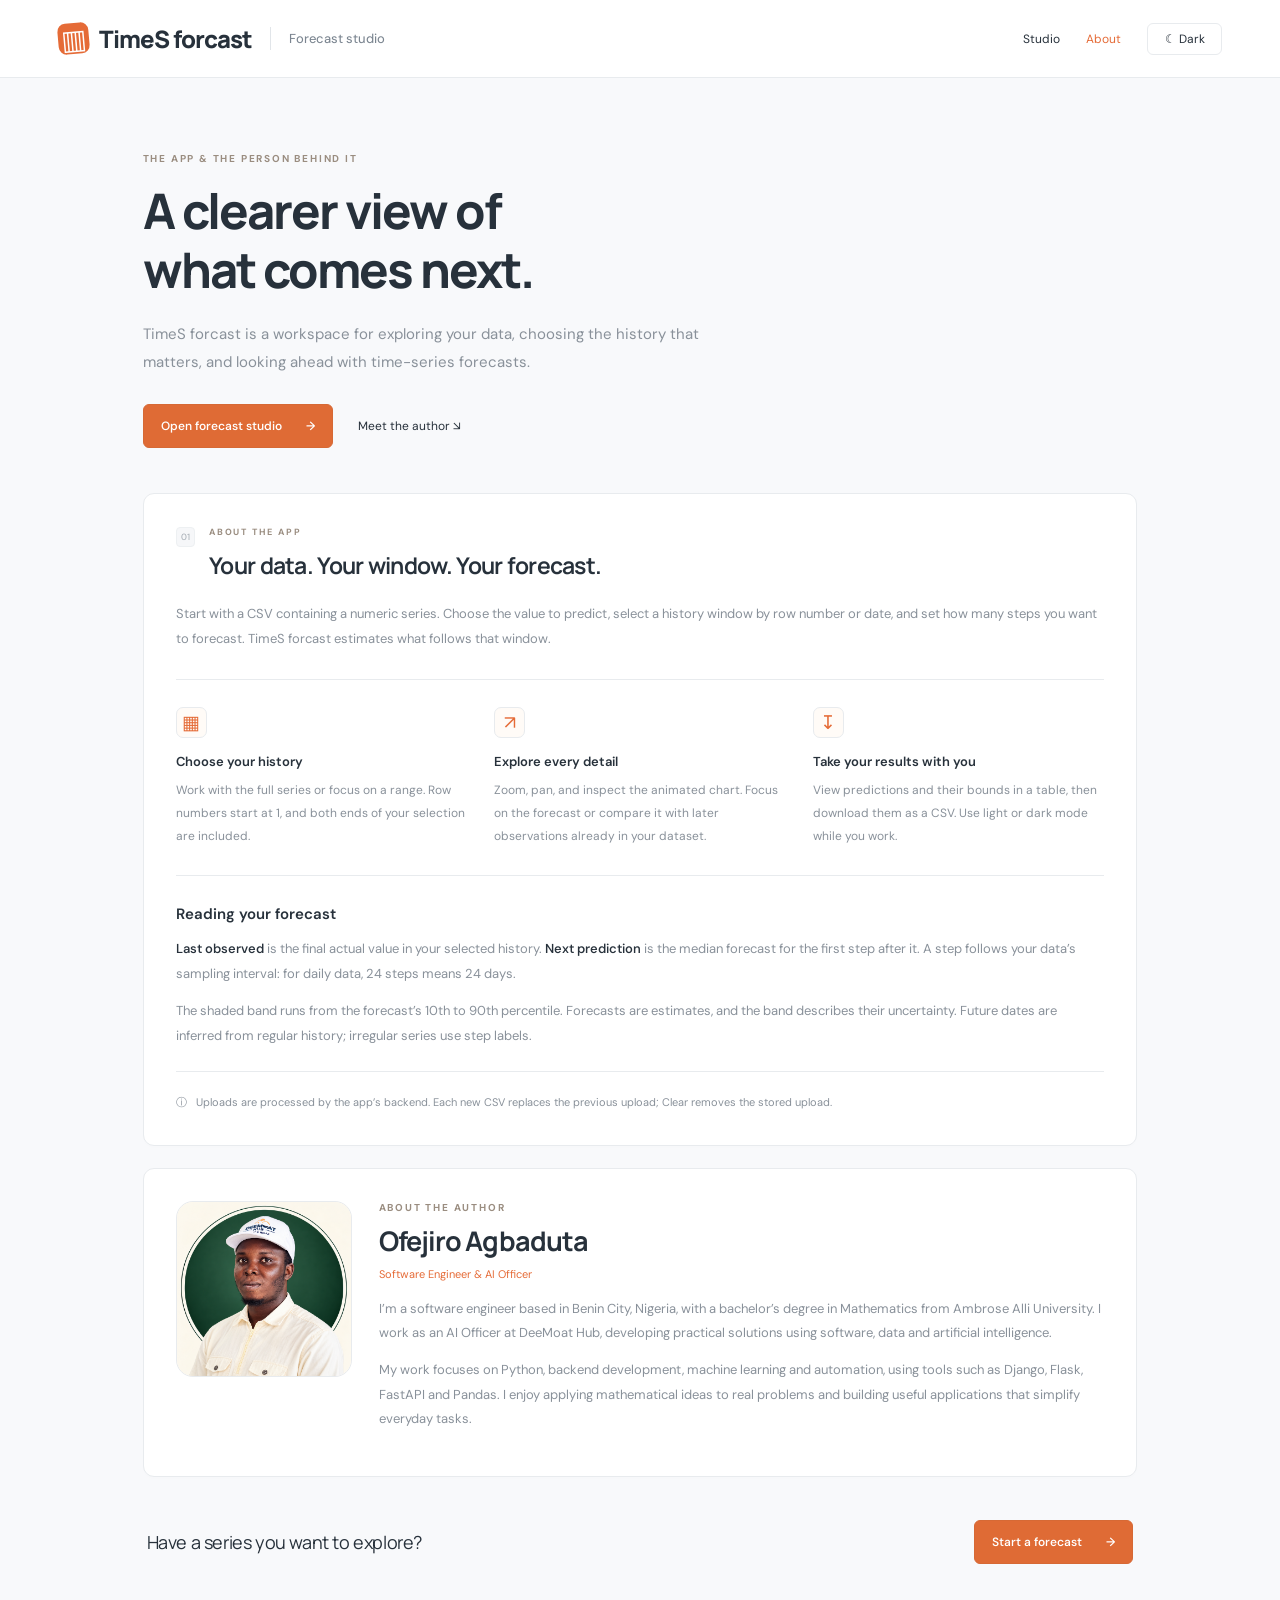
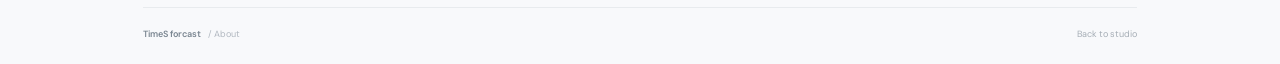
==== static/about.html @ 3ca25cf3 "working version" ====
<!doctype html>
<html lang="en">
<head>
  <meta charset="utf-8">
  <meta name="viewport" content="width=device-width, initial-scale=1">
  <meta name="theme-color" content="#f8f9fb">
  <meta name="description" content="Meet the creator of TimeS forcast and learn how the app helps you explore and forecast time-series data.">
  <title>About · TimeS forcast</title>
  <script src="/static/theme.js?v=times-forcast"></script>
  <link rel="stylesheet" href="/static/styles.css?v=times-forcast">
  <script src="/static/about.js?v=times-forcast" defer></script>
</head>
<body>
  <header class="topbar">
    <a class="brand" href="/" aria-label="TimeS forcast home"><span class="brand-icon" aria-hidden="true">▥</span> TimeS forcast<span class="brand-divider"></span><span class="brand-subtitle">Forecast studio</span></a>
    <nav class="topbar-right" aria-label="Main navigation"><a href="/" class="header-link">Studio</a><a href="/static/about.html" class="header-link" aria-current="page">About</a><button id="theme-toggle" type="button" class="theme-toggle" aria-label="Switch to dark mode" aria-pressed="false">☾ Dark</button></nav>
  </header>

  <main class="about-main">
    <section class="about-intro" aria-labelledby="about-title">
      <div class="eyebrow">THE APP &amp; THE PERSON BEHIND IT</div>
      <h1 id="about-title">A clearer view of<br>what comes next.</h1>
      <p>TimeS forcast is a workspace for exploring your data, choosing the history that matters, and looking ahead with time-series forecasts.</p>
      <div class="about-actions"><a class="about-primary-link" href="/">Open forecast studio <span aria-hidden="true">→</span></a><a class="header-link" href="#author">Meet the author <span aria-hidden="true">↘</span></a></div>
    </section>

    <section id="app" class="panel about-app" aria-labelledby="app-title">
      <div class="about-section-title"><span class="step">01</span><div><div class="eyebrow">ABOUT THE APP</div><h2 id="app-title">Your data. Your window. Your forecast.</h2></div></div>
      <p>Start with a CSV containing a numeric series. Choose the value to predict, select a history window by row number or date, and set how many steps you want to forecast. TimeS forcast estimates what follows that window.</p>
      <div class="about-features">
        <article><span class="about-feature-icon" aria-hidden="true">▦</span><h3>Choose your history</h3><p>Work with the full series or focus on a range. Row numbers start at 1, and both ends of your selection are included.</p></article>
        <article><span class="about-feature-icon" aria-hidden="true">↗</span><h3>Explore every detail</h3><p>Zoom, pan, and inspect the animated chart. Focus on the forecast or compare it with later observations already in your dataset.</p></article>
        <article><span class="about-feature-icon" aria-hidden="true">↧</span><h3>Take your results with you</h3><p>View predictions and their bounds in a table, then download them as a CSV. Use light or dark mode while you work.</p></article>
      </div>
      <div class="about-reading"><h3>Reading your forecast</h3><p><strong>Last observed</strong> is the final actual value in your selected history. <strong>Next prediction</strong> is the median forecast for the first step after it. A step follows your data’s sampling interval: for daily data, 24 steps means 24 days.</p><p>The shaded band runs from the forecast’s 10th to 90th percentile. Forecasts are estimates, and the band describes their uncertainty. Future dates are inferred from regular history; irregular series use step labels.</p></div>
      <p class="about-data-note"><span aria-hidden="true">ⓘ</span> Uploads are processed by the app’s backend. Each new CSV replaces the previous upload; Clear removes the stored upload.</p>
    </section>

    <section id="author" class="panel about-author" aria-labelledby="author-title">
      <img class="author-photo" src="/static/author.png" alt="Ofejiro Agbaduta, creator of TimeS forcast" width="176" height="176" loading="lazy" decoding="async">
      <div class="author-copy">
        <div class="eyebrow">ABOUT THE AUTHOR</div>
        <h2 id="author-title">Ofejiro Agbaduta</h2>
        <span class="author-role">Software Engineer &amp; AI Officer</span>
        <p>I’m a software engineer based in Benin City, Nigeria, with a bachelor’s degree in Mathematics from Ambrose Alli University. I work as an AI Officer at DeeMoat Hub, developing practical solutions using software, data and artificial intelligence.</p>
        <p>My work focuses on Python, backend development, machine learning and automation, using tools such as Django, Flask, FastAPI and Pandas. I enjoy applying mathematical ideas to real problems and building useful applications that simplify everyday tasks.</p>
      </div>
    </section>

    <div class="about-bottom"><p>Have a series you want to explore?</p><a class="about-primary-link" href="/">Start a forecast <span aria-hidden="true">→</span></a></div>
    <footer class="page-footer"><span>TimeS forcast <span class="muted">/ About</span></span><span><a href="/">Back to studio</a></span></footer>
  </main>
</body>
</html>
---- static/styles.css ----
@import url('https://fonts.googleapis.com/css2?family=DM+Sans:wght@400;450;500;550;600;650;700&family=Manrope:wght@400;500;600;650;700;750;800&display=swap');

:root{font-family:'DM Sans',sans-serif;color:#27313b;background:#f8f9fb;font-synthesis:none;--orange:#e56b37;--border:#e8ebee;--muted:#89919a;--ink:#27313b}
*{box-sizing:border-box}body{margin:0}button,input,select{font:inherit}button,a,input,select{-webkit-tap-highlight-color:transparent}button{cursor:pointer}button:disabled{cursor:not-allowed;opacity:.4}button:focus-visible,a:focus-visible,input:focus-visible,select:focus-visible,canvas:focus-visible{outline:3px solid #e56b3766;outline-offset:3px}button{transition:background .18s,transform .18s}button:active:not(:disabled){transform:translateY(1px)}[hidden]{display:none!important}.topbar{height:78px;border-bottom:1px solid var(--border);background:#fff;display:flex;align-items:center;justify-content:space-between;padding:0 4.5%}.brand{font-family:Manrope,sans-serif;display:flex;align-items:center;gap:10px;font-size:24px;font-weight:800;letter-spacing:-1px;text-decoration:none;color:var(--ink)}.brand-icon{background:var(--orange);color:white;width:31px;height:31px;display:grid;place-items:center;border-radius:8px;font-size:27px;line-height:1;transform:rotate(-5deg)}.brand-divider{height:23px;width:1px;background:#e1e5e9;margin:0 8px}.brand-subtitle{font-family:'DM Sans',sans-serif;font-size:13px;letter-spacing:0;color:#7b8590;font-weight:450}.topbar-right{display:flex;align-items:center;gap:26px}.status-dot{display:inline-block;width:6px;height:6px;border-radius:50%;background:#52a78a;flex-shrink:0}.status-dot.neutral{background:#b3bac2}.api-link{font-size:12px;color:#6b7580;text-decoration:none}.api-link:hover{color:var(--orange)}main{max-width:1510px;padding:42px 4.5% 0;margin:auto}.page-heading{display:flex;justify-content:space-between;align-items:center;margin-bottom:32px}.eyebrow{font-size:10px;letter-spacing:1.8px;font-weight:700;color:#9a8d80}.page-heading h1{font-family:Manrope,sans-serif;font-size:35px;line-height:1.4;letter-spacing:-1.5px;font-weight:750;margin:6px 0}.page-heading p{margin:5px 0 0;font-size:13px;color:#808994}.workspace-tag{font-size:11px;color:#929ba4;display:flex;align-items:center;gap:8px}.tiny-grid{font-size:18px}.workspace{display:grid;grid-template-columns:292px minmax(0,1fr);gap:24px;align-items:start}.controls{display:flex;flex-direction:column;gap:18px}.panel{background:white;border:1px solid var(--border);border-radius:11px;box-shadow:0 2px 3px #28354102}.section-heading{display:flex;justify-content:space-between;align-items:center;margin-bottom:20px}h2{font-size:13px;font-weight:650;letter-spacing:-.15px;margin:0}.section-heading h2{display:flex;align-items:center;gap:10px}.step{font-size:9px;color:#a3aab2;background:#f6f7f9;border:1px solid #edf0f2;border-radius:4px;padding:3px 4px;letter-spacing:.2px}.dataset-panel,.settings-panel{padding:20px}.text-button{border:0;background:none;padding:0;color:#8b949d;font-size:11px}.text-button:hover{color:var(--orange)}.drop-zone{border:1px dashed #d9dee4;display:flex;flex-direction:column;align-items:center;justify-content:center;padding:21px 10px 17px;border-radius:7px;cursor:pointer;background:#fcfcfd;transition:background .2s,border-color .2s;text-align:center;gap:5px;min-width:0}.drop-zone:hover,.drop-zone.dragover{border-color:var(--orange);background:#fff8f3}.drop-zone strong{font-size:11px;font-weight:550;max-width:210px;overflow:hidden;text-overflow:ellipsis;white-space:nowrap}.drop-zone>span{font-size:10px;color:#97a0aa}.drop-zone .upload-icon{font-size:25px;color:#8f99a4;display:grid;place-items:center;margin-bottom:6px;width:36px;height:36px;background:white;border:1px solid #e8ebef;border-radius:8px;box-shadow:0 2px 4px #27313b04}.drop-zone .file-format{font-size:9px;margin-top:7px;color:#b0b6bd}.visually-hidden{position:absolute;width:1px;height:1px;padding:0;overflow:hidden;clip:rect(0,0,0,0);white-space:nowrap;border:0}.drop-zone:has(+input:focus-visible){outline:3px solid #e56b3766}.dataset-summary{display:flex;align-items:center;justify-content:space-between;margin-top:12px;font-size:10px;color:#8b959e}.dataset-summary>span{display:flex;gap:5px;align-items:center}.dataset-summary strong{font-weight:500;color:#65707b}fieldset{padding:0;border:0;margin:0;min-width:0}fieldset:disabled{opacity:.55}label,.field-label{display:block;font-size:11px;font-weight:550;margin:18px 0 8px}.settings-panel fieldset>label:first-child{margin-top:0}.field-hint{font-weight:400;font-size:9px;color:#a3aab3;float:right}.label-row{display:flex;align-items:center;justify-content:space-between;margin-bottom:10px}.label-row .field-label{margin:0}input,select{width:100%;min-width:0;height:37px;padding:0 10px;background:#fff;border:1px solid #e2e6eb;border-radius:5px;font-size:11px;color:#4b5763}select{padding-right:22px}input:disabled,select:disabled{background:#f9fafb}input[type=date]{font-size:10px;padding:0 7px;color-scheme:light}.divider{height:1px;background:#f0f1f3;margin:22px 0 20px}.segmented{background:#f4f6f8;border:1px solid #eef0f3;border-radius:6px;display:flex;padding:3px;gap:3px}.segmented button{width:50%;padding:7px 3px;font-size:10px;color:#8c96a1;background:transparent;border:1px solid transparent;border-radius:4px}.segmented button.active{background:white;border-color:#e4e8ed;color:#4a5560;box-shadow:0 1px 3px #27313b08}.field-pair{display:grid;grid-template-columns:1fr 1fr;gap:10px}.field-pair label{font-size:10px;margin-top:14px;color:#7e8994}.helper{font-size:9px;line-height:1.65;color:#9ba4ad;margin:9px 0 19px}.horizon-input{position:relative}.horizon-input input{padding-right:48px}.horizon-input>span{font-size:10px;position:absolute;right:12px;top:12px;color:#a0a8b1;pointer-events:none}.presets{display:flex;gap:6px;margin-top:8px}.presets button{flex:1;border:1px solid #e8ebef;background:#fff;border-radius:4px;color:#9ba4ad;font-size:10px;padding:5px}.presets button.active{background:#fff6f0;color:#d66a39;border-color:#f4d7c8}.primary-button{margin-top:24px;width:100%;border:1px solid #da6531;background:var(--orange);color:white;display:flex;align-items:center;justify-content:center;gap:9px;border-radius:6px;padding:12px 6px;font-size:11px;font-weight:550;box-shadow:0 2px 4px #e56b371a}.primary-button:hover{background:#d75d29}.primary-button>span:last-child{margin-left:auto}.primary-button>span:first-child{font-size:18px;line-height:12px}.run-note{margin:9px -3px 0;text-align:center;font-size:9px;color:#a3abb4}.sidebar-note{display:flex;gap:9px;margin:0 9px;color:#a1a9b1}.sidebar-note>span{font-size:19px;margin-top:1px}.sidebar-note p{margin:0;font-size:10px;line-height:1.8;color:#7d8792}.sidebar-note p span{color:#a3aab3;font-size:9px}.results{min-width:0}.chart-heading{padding:24px 25px 0;display:flex;align-items:center;justify-content:space-between;gap:10px}.chart-heading .eyebrow{font-size:9px;letter-spacing:1.4px;color:#a1a8b0}.chart-heading h2{font-family:Manrope,sans-serif;font-size:18px;letter-spacing:-.6px;font-weight:700;margin:7px 0}.chart-heading p{color:#9aa3ac;font-size:10px;margin:0}.chart-tools{display:flex;gap:7px}.icon-button{width:31px;height:31px;border-radius:5px;background:white;border:1px solid #e8ebef;font-size:19px;color:#87929d;display:grid;place-items:center}.icon-button:hover{background:#f8f9fb}.chart-legend{display:flex;flex-wrap:wrap;align-items:center;gap:18px;padding:25px 25px 0;font-size:9px;color:#8d97a2}.chart-legend>span,.band-toggle{display:flex;align-items:center;gap:6px}.legend-line{width:16px;height:2px;display:inline-block}.legend-line.history{background:#546f83}.legend-line.forecast{background:var(--orange)}.legend-line.actual{height:0;border-top:2px dashed #70ac99}.band-toggle{margin:0 0 0 auto;font-size:9px;font-weight:400;color:#8d97a2;cursor:pointer}.band-toggle input{width:11px;height:11px;margin:0;accent-color:var(--orange)}.legend-band{width:12px;height:8px;background:#fce6d9;border-radius:2px}.chart-wrap{position:relative;height:335px;margin:12px 14px 0}canvas{width:100%;height:100%;display:block;touch-action:pan-y}.chart-empty{position:absolute;inset:0;display:flex;flex-direction:column;align-items:center;justify-content:center;pointer-events:none;background:linear-gradient(transparent,#ffffffbb 65%,transparent)}.chart-empty h3{font-family:Manrope,sans-serif;font-size:15px;font-weight:650;letter-spacing:-.4px;margin:22px 0 7px}.chart-empty p{font-size:11px;color:#a0a8b1;margin:0}.empty-graphic{display:flex;align-items:center;gap:5px;height:38px}.empty-graphic span{background:#e8ecef;border-radius:2px;width:5px;animation:breathe 3s infinite alternate}.empty-graphic span:nth-child(3n){background:#f0c3a9}.empty-graphic span:nth-child(1){height:14px}.empty-graphic span:nth-child(2){height:25px}.empty-graphic span:nth-child(3){height:20px}.empty-graphic span:nth-child(4){height:35px}.empty-graphic span:nth-child(5){height:27px}.empty-graphic span:nth-child(6){height:41px}.empty-graphic span:nth-child(7){height:32px}.empty-graphic span:nth-child(8){height:45px}.empty-graphic span:nth-child(9){height:37px}@keyframes breathe{to{opacity:.45;transform:scaleY(.8)}}.chart-footer{border-top:1px solid #f0f2f4;display:flex;align-items:center;justify-content:space-between;gap:12px;padding:13px 24px;font-size:9px;color:#9aa4ad}.chart-footer>span:last-child{display:flex;gap:5px;align-items:center}.stats{display:grid;grid-template-columns:repeat(3,1fr);gap:14px;margin:18px 0}.stat{padding:18px 20px;display:flex;flex-direction:column;gap:9px;min-width:0}.stat-label{font-size:9px;letter-spacing:.8px;color:#99a2ac;display:flex;justify-content:space-between;align-items:center;gap:5px}.stat-label>span{color:#bac1c9}.stat strong{font-family:Manrope,sans-serif;font-size:24px;font-weight:650;letter-spacing:-.8px;overflow:hidden;text-overflow:ellipsis;white-space:nowrap}.stat>span:last-child{font-size:9px;color:#a0a9b3}.mini-dot{width:5px;height:5px;border-radius:50%;background:#546f83}.mini-dot.orange{background:var(--orange)}#stat-next{color:var(--orange)}.table-heading{padding:22px 24px 18px;display:flex;justify-content:space-between;align-items:center}.table-heading h2{font-size:13px}.table-heading p{font-size:10px;color:#9aa3ad;margin:6px 0 0}.small-badge{font-size:9px;border:1px solid #eceff2;background:#fafbfc;padding:5px 8px;border-radius:4px;color:#909ba6}.table-scroll{max-height:251px;overflow:auto;border-radius:0 0 11px 11px}table{width:100%;border-collapse:collapse;text-align:right;white-space:nowrap}th{position:sticky;top:0;background:#fcfcfd;color:#9aa3ad;font-size:9px;font-weight:500;letter-spacing:.1px;padding:12px 20px;border-top:1px solid #f0f2f5;border-bottom:1px solid #f0f2f5}td{padding:12px 20px;font-size:11px;border-bottom:1px solid #f4f5f7;color:#7b8793;font-variant-numeric:tabular-nums}tr:last-child td{border-bottom:0}td:nth-child(2){color:var(--orange);font-weight:550}th:first-child,td:first-child{text-align:left;padding-left:24px}td.table-empty{text-align:center;white-space:normal;padding:31px 20px;color:#adb5be;font-size:10px}.footnote{display:flex;gap:7px;color:#a0a9b3;font-size:9px;line-height:1.7;margin:15px 6px}.footnote>span{color:#98a3ae}.page-footer{border-top:1px solid var(--border);margin-top:42px;padding:20px 0 24px;display:flex;justify-content:space-between;color:#a5adb5;font-size:9px}.page-footer>span:first-child{color:#798590;font-weight:600}.muted{color:#b1b8c0;font-weight:400;margin-left:5px}.notice{padding:12px 16px;font-size:12px;line-height:1.6;border:1px solid #f3d8c7;background:#fff8f2;color:#a45935;border-radius:7px;margin:0 0 20px}.notice.success{background:#f1faf5;color:#387960;border-color:#d7ebdf}.chart-tooltip{position:absolute;z-index:2;pointer-events:none;min-width:160px;max-width:230px;padding:11px 13px;border:1px solid #e5e9ee;border-radius:7px;background:#fffffff5;box-shadow:0 6px 24px #26394c12;font-size:10px;line-height:1.9;color:#8c96a1}.chart-tooltip strong{display:block;color:#4c5966;font-weight:600;font-size:11px;margin-bottom:2px}.chart-tooltip .tooltip-value{color:#d66a39}.chart-loading{position:absolute;inset:0;display:flex;flex-direction:column;align-items:center;justify-content:center;gap:12px;background:#ffffffdd;border-radius:6px;backdrop-filter:blur(3px);font-size:11px;color:#8c98a4}.chart-loading strong{font-size:13px;color:#52606d;font-weight:550}.spinner{display:inline-block;width:25px;height:25px;border:2px solid #f6e7dd;border-top-color:var(--orange);border-radius:50%;animation:spin .8s linear infinite}@keyframes spin{to{transform:rotate(360deg)}}
@media(min-width:1500px){main{padding-left:45px;padding-right:45px}.chart-wrap{height:370px}}@media(max-width:1050px){.workspace{grid-template-columns:260px minmax(0,1fr);gap:18px}.dataset-panel,.settings-panel{padding:17px}.stat{padding:16px 14px}.chart-legend{gap:12px;padding:20px 20px 0}.band-toggle{margin-left:0}.stat strong{font-size:21px}main{padding-top:30px}.workspace-tag{display:none}.chart-heading{padding:22px 20px 0}.chart-heading h2{font-size:16px}td,th{padding:12px 15px}.chart-wrap{height:325px}}@media(max-width:760px){.topbar{height:65px;padding:0 5%}.brand{font-size:21px}.brand-subtitle,.brand-divider,.api-link{display:none}.topbar-right{gap:10px}main{padding:26px 5% 0}.page-heading{margin-bottom:24px}.page-heading h1{font-size:30px}.page-heading p{font-size:12px;line-height:1.7;max-width:300px}.eyebrow{font-size:9px}.workspace{display:flex;flex-direction:column;gap:20px}.controls,.results{width:100%}.controls{display:grid;grid-template-columns:1fr 1.3fr;gap:14px;align-items:start}.dataset-panel,.settings-panel{padding:16px}.sidebar-note{grid-column:1/-1}.settings-panel .section-heading h2{font-size:11px}.section-heading{margin-bottom:16px}.drop-zone{padding:22px 6px}.drop-zone strong{max-width:140px;font-size:10px}.drop-zone>span{font-size:9px}.sidebar-note{display:none}.chart-wrap{height:300px;margin:10px 7px 0}.chart-heading{padding:20px 17px 0}.chart-heading h2{font-size:16px}.chart-legend{padding:20px 17px 0;gap:12px;font-size:8px}.band-toggle{font-size:8px}.stats{gap:9px;margin:14px 0}.stat{padding:14px 12px}.stat-label{font-size:8px;letter-spacing:.2px}.stat strong{font-size:21px}.stat>span:last-child{font-size:8px;line-height:1.6}.chart-footer{padding:12px 17px;font-size:8px}.table-heading{padding:18px}.page-footer{margin-top:28px;font-size:8px}.page-footer>span:last-child{max-width:150px;text-align:right;line-height:1.8}}@media(max-width:450px){.controls{display:flex}.dataset-panel,.settings-panel{width:100%;padding:18px}.drop-zone{min-height:130px}.drop-zone strong{max-width:250px}.settings-panel .section-heading h2{font-size:13px}.stats{gap:7px}.stat{padding:13px 9px}.stat strong{font-size:18px}.chart-heading h2{font-size:15px}.chart-heading .eyebrow{font-size:8px}.chart-heading p{max-width:210px;line-height:1.6}.chart-tools{gap:5px}.icon-button{width:28px;height:28px}.chart-wrap{height:280px}.band-toggle{width:100%}.chart-footer{flex-wrap:wrap}.table-heading h2{font-size:12px}.table-heading p{font-size:9px}.small-badge{font-size:8px}.page-footer{align-items:center}.page-footer .muted{display:none}}@media(prefers-reduced-motion:reduce){*,*::before,*::after{animation:none!important;transition:none!important;scroll-behavior:auto!important}}

.chart-navigation{display:flex;align-items:center;justify-content:space-between;gap:10px;padding:17px 25px 0}.navigation-buttons{display:flex;align-items:center;gap:5px}.navigation-buttons button{min-width:29px;height:28px;padding:0 7px;border:1px solid #e5e9ee;border-radius:5px;background:#fff;color:#74828f;font-size:16px;line-height:1}.navigation-buttons button:hover:not(:disabled){background:#fff5ed;border-color:#edc9b2;color:#c66d39}.navigation-buttons .navigation-label{font-size:10px;padding:0 10px}.navigation-divider{height:16px;width:1px;background:#e7ebef;margin:0 3px}#zoom-level{min-width:40px;text-align:center;font-size:10px;color:#8b97a2;font-variant-numeric:tabular-nums}.chart-position{display:flex;align-items:center;gap:12px;padding:0 25px;color:#99a3ae;font-size:9px}.chart-position input{height:22px;border:0;padding:0;accent-color:#df8551;cursor:ew-resize}.chart-position input:disabled{cursor:default;background:transparent}.chart-help{margin:5px 25px 13px;color:#929da8;font-size:9px;line-height:1.7}#chart{touch-action:none;cursor:crosshair;user-select:none}#chart[data-zoomed=true]{cursor:grab}#chart.dragging{cursor:grabbing}.chart-heading>div:first-child{min-width:0}.chart-heading h2{overflow-wrap:anywhere}@media(max-width:760px){.chart-navigation{padding:17px 17px 0;flex-wrap:wrap}.navigation-buttons{gap:4px}.navigation-buttons .navigation-label{font-size:9px;padding:0 7px}.chart-position{padding:0 17px;gap:8px}.chart-help{margin:5px 17px 12px;font-size:8px}.navigation-buttons button{min-width:27px}.chart-navigation #zoom-level{min-width:35px}}
.chart-position input{-webkit-appearance:none;appearance:none;background:transparent}.chart-position input::-webkit-slider-runnable-track{height:4px;border-radius:3px;background:#e7ebef}.chart-position input::-webkit-slider-thumb{-webkit-appearance:none;width:13px;height:13px;border-radius:50%;background:#df8551;border:2px solid white;box-shadow:0 0 0 1px #e4b190;margin-top:-4.5px}.chart-position input::-moz-range-track{height:4px;border-radius:3px;background:#e7ebef}.chart-position input::-moz-range-thumb{width:10px;height:10px;border-radius:50%;background:#df8551;border:2px solid white;box-shadow:0 0 0 1px #e4b190}.chart-position input:disabled{opacity:.5}

/* Theme colors also drive the canvas so it changes with the rest of the page. */
:root{color-scheme:light;--chart-grid:#eef1f4;--chart-tick:#a6aeb8;--chart-shade:#fffbf7;--chart-boundary:#edcdb7;--chart-label:#c29c80;--chart-band:#edab7630;--chart-history:#59798d;--chart-forecast:#e58a50;--chart-actual:#68a18e;--chart-hover:#b5bec8;--chart-outline:#fff}
.theme-toggle{display:flex;align-items:center;justify-content:center;gap:6px;min-width:75px;height:32px;border:1px solid var(--border);border-radius:6px;background:transparent;color:var(--ink);font-size:12px;white-space:nowrap}.theme-toggle:hover{background:#eef1f5}.legend-line.history,.mini-dot{background:var(--chart-history)}.legend-line.forecast{background:var(--chart-forecast)}.legend-line.actual{border-color:var(--chart-actual)}.legend-band{background:var(--chart-band)}
:root[data-theme=dark]{color-scheme:dark;color:#e0e7ef;background:#121820;--ink:#e0e7ef;--orange:#f39760;--border:#303b48;--muted:#a1afbd;--chart-grid:#303b48;--chart-tick:#a1afbd;--chart-shade:#24201e;--chart-boundary:#795541;--chart-label:#d4a084;--chart-band:#edab7630;--chart-history:#9bbfd8;--chart-forecast:#f5a16c;--chart-actual:#88cbb4;--chart-hover:#a2b2c2;--chart-outline:#1c2530}
[data-theme=dark] .topbar,[data-theme=dark] .panel{background:#1c2530}
[data-theme=dark] .brand-divider,[data-theme=dark] .divider,[data-theme=dark] .navigation-divider{background:#303b48}
[data-theme=dark] .step,[data-theme=dark] .small-badge{background:#222e3a;border-color:var(--border);color:#afbdcb}
[data-theme=dark] .drop-zone,[data-theme=dark] th{background:#18212b;border-color:var(--border)}
[data-theme=dark] .drop-zone:hover,[data-theme=dark] .drop-zone.dragover{background:#2d2723;border-color:var(--orange)}
[data-theme=dark] input,[data-theme=dark] select,[data-theme=dark] .drop-zone .upload-icon,[data-theme=dark] .presets button,[data-theme=dark] .icon-button,[data-theme=dark] .navigation-buttons button{background:#202c39;border-color:#3a4959;color:#ccd6e1}
[data-theme=dark] input[type=date]{color-scheme:dark}
[data-theme=dark] input:disabled,[data-theme=dark] select:disabled,[data-theme=dark] .segmented{background:#17212b;border-color:var(--border)}
[data-theme=dark] .segmented button.active{background:#324151;border-color:#45566a;color:#ecf0f6}
[data-theme=dark] .presets button.active,[data-theme=dark] .navigation-buttons button:hover:not(:disabled){background:#3b2b23;border-color:#8d5a3b;color:#ffc49b}
[data-theme=dark] .primary-button{background:#cf642f;border-color:#e57b43;color:#fff}
[data-theme=dark] .primary-button:hover{background:#df7039}
[data-theme=dark] .theme-toggle:hover,[data-theme=dark] .icon-button:hover{background:#303e4d}
[data-theme=dark] .brand-subtitle,[data-theme=dark] .api-link,[data-theme=dark] .eyebrow,[data-theme=dark] .page-heading p,[data-theme=dark] .workspace-tag,[data-theme=dark] .text-button,[data-theme=dark] .dataset-summary,[data-theme=dark] .dataset-summary strong,[data-theme=dark] .drop-zone>span,[data-theme=dark] .field-hint,[data-theme=dark] .field-pair label,[data-theme=dark] .helper,[data-theme=dark] .horizon-input>span,[data-theme=dark] .run-note,[data-theme=dark] .sidebar-note,[data-theme=dark] .sidebar-note p,[data-theme=dark] .sidebar-note p span,[data-theme=dark] .chart-heading p,[data-theme=dark] .chart-legend,[data-theme=dark] .band-toggle,[data-theme=dark] .chart-empty p,[data-theme=dark] .chart-footer,[data-theme=dark] .stat-label,[data-theme=dark] .stat>span:last-child,[data-theme=dark] .table-heading p,[data-theme=dark] th,[data-theme=dark] .footnote,[data-theme=dark] .page-footer,[data-theme=dark] .muted,[data-theme=dark] #zoom-level,[data-theme=dark] .chart-position,[data-theme=dark] .chart-help{color:#a1afbd}
[data-theme=dark] td{color:#c0ccda;border-color:#2b3643}
[data-theme=dark] td:nth-child(2){color:var(--orange)}
[data-theme=dark] .chart-footer,[data-theme=dark] th{border-color:var(--border)}
[data-theme=dark] .chart-empty{background:linear-gradient(transparent,#1c2530cc 65%,transparent)}
[data-theme=dark] .empty-graphic span{background:#435367}
[data-theme=dark] .empty-graphic span:nth-child(3n){background:#aa785c}
[data-theme=dark] .chart-tooltip{background:#23303cf5;border-color:#46566a;color:#bac8d6;box-shadow:0 6px 24px #0004}
[data-theme=dark] .chart-tooltip strong,[data-theme=dark] .chart-loading strong{color:#edf2f8}
[data-theme=dark] .chart-loading{background:#1c2530e6;color:#a1afbd}
[data-theme=dark] .notice{background:#35281f;border-color:#79543b;color:#f4bd94}
[data-theme=dark] .notice.success{background:#1e342d;border-color:#3c6b57;color:#a0d8bd}
[data-theme=dark] .chart-position input{background:transparent}
[data-theme=dark] .chart-position input::-webkit-slider-runnable-track{background:#405063}
[data-theme=dark] .chart-position input::-moz-range-track{background:#405063}
[data-theme=dark] .chart-position input::-webkit-slider-thumb{border-color:#1c2530}
[data-theme=dark] .chart-position input::-moz-range-thumb{border-color:#1c2530}
@media(max-width:450px){.topbar-right{gap:8px}.theme-toggle{min-width:63px;font-size:11px;height:30px}}

.header-link{color:var(--ink);text-decoration:none;font-size:12px;white-space:nowrap}.header-link:hover,.header-link[aria-current=page]{color:var(--orange)}.page-footer a{color:inherit;text-decoration:none}.page-footer a:hover{color:var(--orange)}
.about-main{max-width:1110px}.about-intro{padding:32px 0 45px;max-width:700px}.about-intro h1{font-family:Manrope,sans-serif;font-size:49px;line-height:1.2;font-weight:750;letter-spacing:-2px;margin:17px 0 20px}.about-intro>p{max-width:565px;color:var(--muted);font-size:15px;line-height:1.9}.about-actions{display:flex;align-items:center;gap:25px;margin-top:27px}.about-primary-link{display:inline-flex;align-items:center;gap:24px;border:1px solid #d66935;border-radius:6px;background:#df6b35;color:#fff;font-size:12px;font-weight:550;text-decoration:none;padding:13px 17px}.about-primary-link:hover{background:#cc5e2c}.about-app{padding:32px}.about-section-title{display:flex;align-items:flex-start;gap:14px;margin-bottom:20px}.about-section-title>.step{margin-top:1px}.about-section-title .eyebrow{font-size:9px;margin-bottom:10px}.about-section-title h2{font-family:Manrope,sans-serif;font-size:23px;letter-spacing:-.7px;line-height:1.5}.about-app>p,.about-reading p,.author-copy p{font-size:13px;line-height:1.9;color:var(--muted)}.about-features{display:grid;grid-template-columns:repeat(3,minmax(0,1fr));gap:27px;margin:28px 0;padding:27px 0;border-top:1px solid var(--border);border-bottom:1px solid var(--border)}.about-feature-icon{width:31px;height:31px;display:grid;place-items:center;background:var(--chart-shade);color:var(--orange);border:1px solid var(--border);border-radius:7px;font-size:19px}.about-features h3,.about-reading h3{font-size:13px;font-weight:600;margin:15px 0 9px}.about-features p{color:var(--muted);font-size:12px;line-height:1.9;margin:0}.about-reading h3{font-size:15px}.about-reading strong{color:var(--ink);font-weight:550}.about-app .about-data-note{display:flex;align-items:baseline;gap:9px;font-size:11px;border-top:1px solid var(--border);padding-top:20px;margin:22px 0 0}.about-author{display:flex;gap:27px;align-items:flex-start;padding:32px;margin-top:22px;scroll-margin-top:25px}.author-photo{display:block;flex-shrink:0;width:176px;height:176px;max-width:100%;object-fit:contain;border:1px solid var(--border);border-radius:17px;background:var(--chart-shade)}.author-copy h2{font-family:Manrope,sans-serif;font-size:27px;font-weight:700;letter-spacing:-.9px;margin:8px 0}.author-role{display:block;color:var(--orange);font-size:11px;margin:0 0 16px}.author-copy p{margin:12px 0}.about-bottom{display:flex;justify-content:space-between;align-items:center;margin:35px 4px 0;gap:20px}.about-bottom p{font-family:Manrope,sans-serif;font-size:18px;letter-spacing:-.4px}.about-main .page-footer{margin-top:35px}
@media(max-width:760px){.topbar-right{gap:14px}.about-intro{padding:20px 0 30px}.about-intro h1{font-size:39px}.about-app,.about-author{padding:24px}.about-section-title h2{font-size:20px}.about-features{grid-template-columns:1fr;gap:24px}.about-features h3{margin-top:10px}.about-author{gap:18px}.author-photo{width:128px;height:128px}.about-bottom p{font-size:15px}.about-bottom .about-primary-link{font-size:11px;gap:15px}}
@media(max-width:450px){.brand{font-size:19px;letter-spacing:-.7px;gap:7px}.brand-icon{width:28px;height:28px;font-size:24px}.topbar-right{gap:10px}.header-link{font-size:11px}.theme-toggle{min-width:58px}.about-intro h1{font-size:34px;letter-spacing:-1.3px}.about-intro>p{font-size:13px}.about-app,.about-author{padding:20px}.about-actions{gap:19px}.about-actions .about-primary-link{font-size:11px;padding:12px;gap:12px}.about-author{flex-direction:column}.about-section-title{gap:10px}.about-section-title h2{font-size:18px}.about-bottom{flex-direction:column;text-align:center;margin-top:26px;gap:8px}.about-bottom p{margin-bottom:5px}}
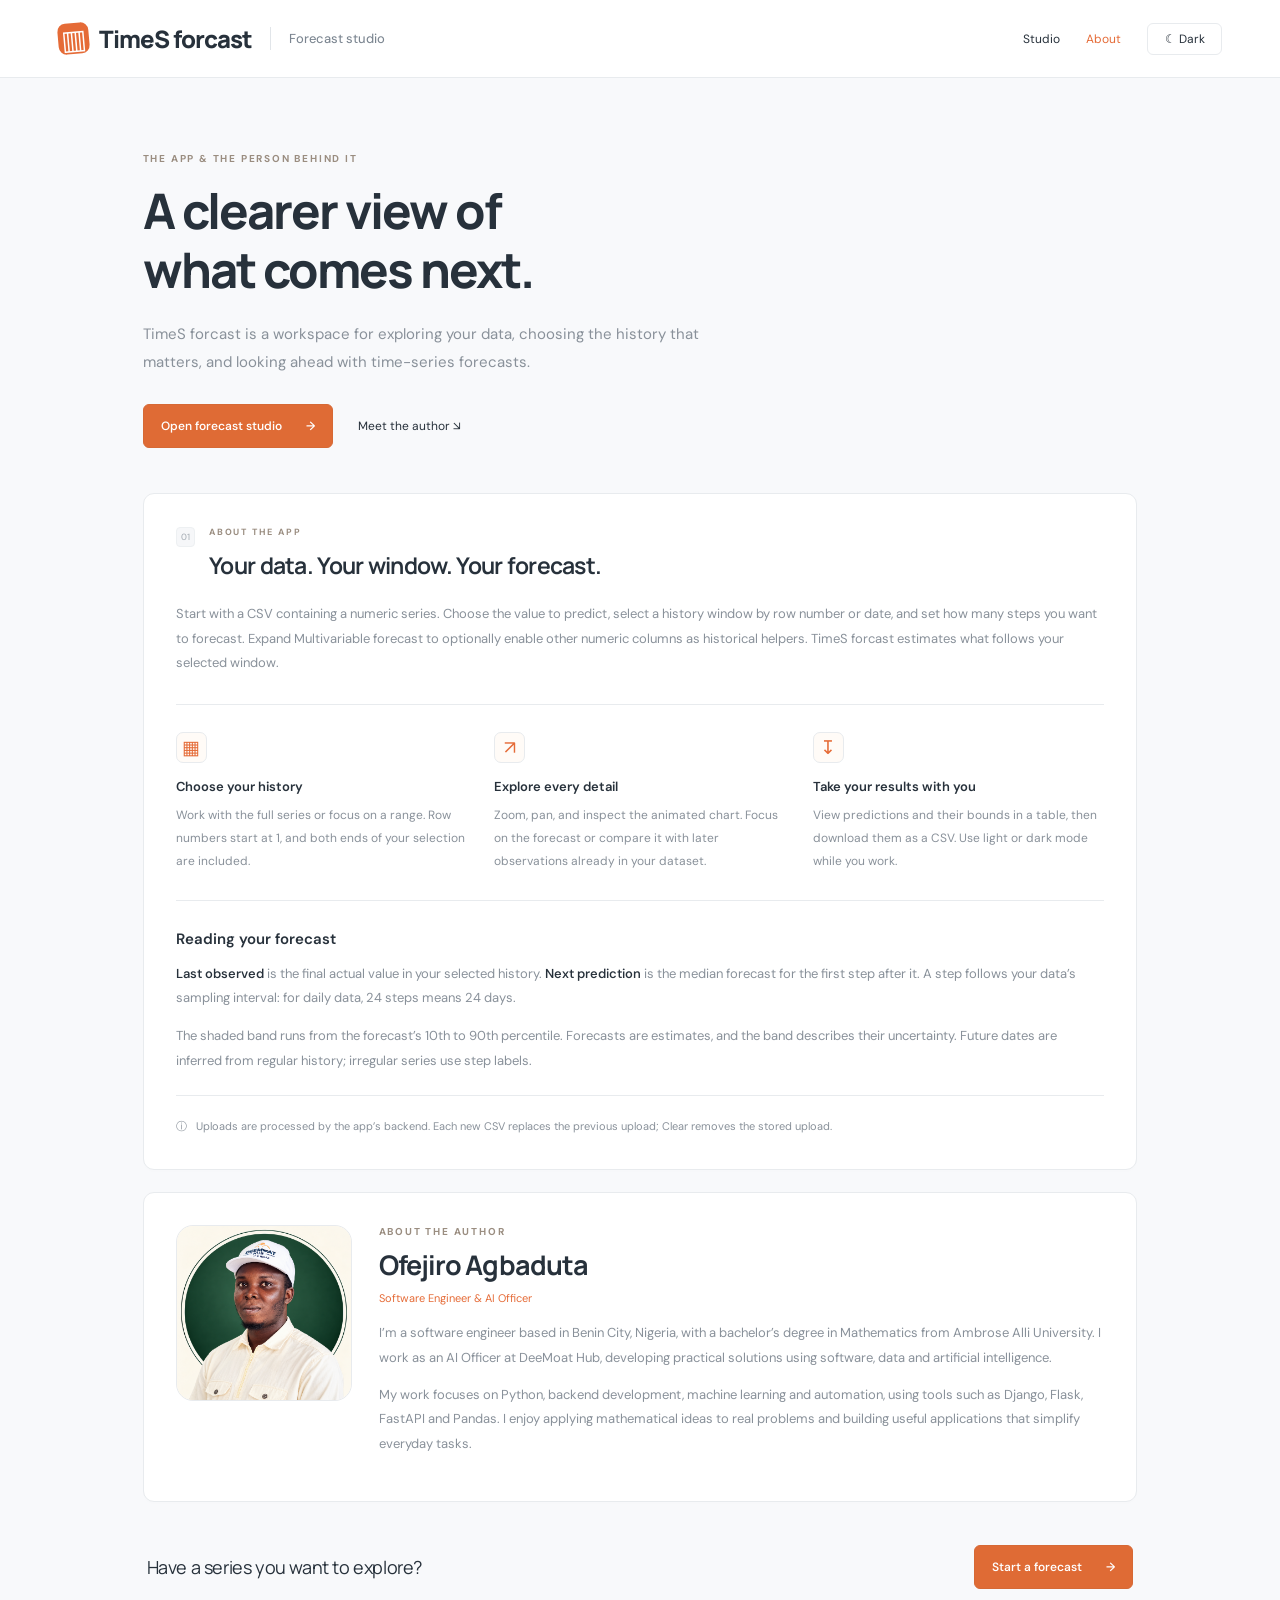
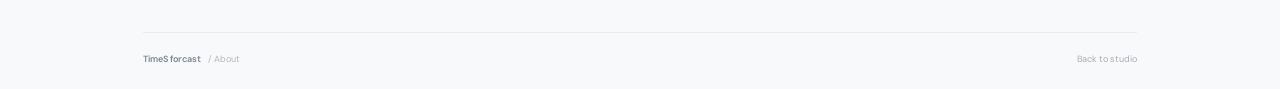
==== commit 7e89dfec: "complex code" ====
--- a/static/about.html
+++ b/static/about.html
@@ -7,7 +7,7 @@
   <meta name="description" content="Meet the creator of TimeS forcast and learn how the app helps you explore and forecast time-series data.">
   <title>About · TimeS forcast</title>
   <script src="/static/theme.js?v=times-forcast"></script>
-  <link rel="stylesheet" href="/static/styles.css?v=times-forcast">
+  <link rel="stylesheet" href="/static/styles.css?v=helpers">
   <script src="/static/about.js?v=times-forcast" defer></script>
 </head>
 <body>
@@ -26,7 +26,7 @@
 
     <section id="app" class="panel about-app" aria-labelledby="app-title">
       <div class="about-section-title"><span class="step">01</span><div><div class="eyebrow">ABOUT THE APP</div><h2 id="app-title">Your data. Your window. Your forecast.</h2></div></div>
-      <p>Start with a CSV containing a numeric series. Choose the value to predict, select a history window by row number or date, and set how many steps you want to forecast. TimeS forcast estimates what follows that window.</p>
+      <p>Start with a CSV containing a numeric series. Choose the value to predict, select a history window by row number or date, and set how many steps you want to forecast. Expand Multivariable forecast to optionally enable other numeric columns as historical helpers. TimeS forcast estimates what follows your selected window.</p>
       <div class="about-features">
         <article><span class="about-feature-icon" aria-hidden="true">▦</span><h3>Choose your history</h3><p>Work with the full series or focus on a range. Row numbers start at 1, and both ends of your selection are included.</p></article>
         <article><span class="about-feature-icon" aria-hidden="true">↗</span><h3>Explore every detail</h3><p>Zoom, pan, and inspect the animated chart. Focus on the forecast or compare it with later observations already in your dataset.</p></article>
--- a/static/styles.css
+++ b/static/styles.css
@@ -47,3 +47,5 @@
 .about-main{max-width:1110px}.about-intro{padding:32px 0 45px;max-width:700px}.about-intro h1{font-family:Manrope,sans-serif;font-size:49px;line-height:1.2;font-weight:750;letter-spacing:-2px;margin:17px 0 20px}.about-intro>p{max-width:565px;color:var(--muted);font-size:15px;line-height:1.9}.about-actions{display:flex;align-items:center;gap:25px;margin-top:27px}.about-primary-link{display:inline-flex;align-items:center;gap:24px;border:1px solid #d66935;border-radius:6px;background:#df6b35;color:#fff;font-size:12px;font-weight:550;text-decoration:none;padding:13px 17px}.about-primary-link:hover{background:#cc5e2c}.about-app{padding:32px}.about-section-title{display:flex;align-items:flex-start;gap:14px;margin-bottom:20px}.about-section-title>.step{margin-top:1px}.about-section-title .eyebrow{font-size:9px;margin-bottom:10px}.about-section-title h2{font-family:Manrope,sans-serif;font-size:23px;letter-spacing:-.7px;line-height:1.5}.about-app>p,.about-reading p,.author-copy p{font-size:13px;line-height:1.9;color:var(--muted)}.about-features{display:grid;grid-template-columns:repeat(3,minmax(0,1fr));gap:27px;margin:28px 0;padding:27px 0;border-top:1px solid var(--border);border-bottom:1px solid var(--border)}.about-feature-icon{width:31px;height:31px;display:grid;place-items:center;background:var(--chart-shade);color:var(--orange);border:1px solid var(--border);border-radius:7px;font-size:19px}.about-features h3,.about-reading h3{font-size:13px;font-weight:600;margin:15px 0 9px}.about-features p{color:var(--muted);font-size:12px;line-height:1.9;margin:0}.about-reading h3{font-size:15px}.about-reading strong{color:var(--ink);font-weight:550}.about-app .about-data-note{display:flex;align-items:baseline;gap:9px;font-size:11px;border-top:1px solid var(--border);padding-top:20px;margin:22px 0 0}.about-author{display:flex;gap:27px;align-items:flex-start;padding:32px;margin-top:22px;scroll-margin-top:25px}.author-photo{display:block;flex-shrink:0;width:176px;height:176px;max-width:100%;object-fit:contain;border:1px solid var(--border);border-radius:17px;background:var(--chart-shade)}.author-copy h2{font-family:Manrope,sans-serif;font-size:27px;font-weight:700;letter-spacing:-.9px;margin:8px 0}.author-role{display:block;color:var(--orange);font-size:11px;margin:0 0 16px}.author-copy p{margin:12px 0}.about-bottom{display:flex;justify-content:space-between;align-items:center;margin:35px 4px 0;gap:20px}.about-bottom p{font-family:Manrope,sans-serif;font-size:18px;letter-spacing:-.4px}.about-main .page-footer{margin-top:35px}
 @media(max-width:760px){.topbar-right{gap:14px}.about-intro{padding:20px 0 30px}.about-intro h1{font-size:39px}.about-app,.about-author{padding:24px}.about-section-title h2{font-size:20px}.about-features{grid-template-columns:1fr;gap:24px}.about-features h3{margin-top:10px}.about-author{gap:18px}.author-photo{width:128px;height:128px}.about-bottom p{font-size:15px}.about-bottom .about-primary-link{font-size:11px;gap:15px}}
 @media(max-width:450px){.brand{font-size:19px;letter-spacing:-.7px;gap:7px}.brand-icon{width:28px;height:28px;font-size:24px}.topbar-right{gap:10px}.header-link{font-size:11px}.theme-toggle{min-width:58px}.about-intro h1{font-size:34px;letter-spacing:-1.3px}.about-intro>p{font-size:13px}.about-app,.about-author{padding:20px}.about-actions{gap:19px}.about-actions .about-primary-link{font-size:11px;padding:12px;gap:12px}.about-author{flex-direction:column}.about-section-title{gap:10px}.about-section-title h2{font-size:18px}.about-bottom{flex-direction:column;text-align:center;margin-top:26px;gap:8px}.about-bottom p{margin-bottom:5px}}
+
+.helper-section{border:1px solid var(--border);border-radius:6px;margin:19px 0;padding:11px 10px}.helper-section summary{display:flex;align-items:center;gap:6px;cursor:pointer;font-size:11px;font-weight:550;list-style:none}.helper-section summary::-webkit-details-marker{display:none}.helper-section summary::before{content:'▸';color:var(--muted);font-size:12px}.helper-section[open] summary::before{content:'▾'}.helper-section summary>span:first-of-type{flex:1;min-width:0}.helper-section summary:focus-visible{outline:3px solid #e56b3766;outline-offset:4px}.helper-count{font-size:9px;font-weight:500;white-space:nowrap;color:var(--orange);background:var(--chart-shade);padding:3px 5px;border-radius:4px}.helper-description,.helper-empty{font-size:9px;line-height:1.8;color:var(--muted);margin:11px 0 0}.helper-options{max-height:220px;overflow:auto;margin-top:5px}.helper-option{display:flex;align-items:center;justify-content:space-between;gap:10px;margin:0;padding:10px 0;border-bottom:1px solid var(--border);font-size:10px;font-weight:400}.helper-option:last-child{border-bottom:0}.helper-name{overflow-wrap:anywhere;min-width:0}.helper-option:has(input:disabled){opacity:.5}.helper-option .helper-switch{appearance:none;-webkit-appearance:none;flex-shrink:0;width:30px;min-width:30px;height:18px;padding:2px;border:1px solid #b6c1cd;border-radius:12px;background:#c3cbd3;cursor:pointer}.helper-option .helper-switch::before{content:'';display:block;width:12px;height:12px;border-radius:50%;background:#fff;box-shadow:0 1px 2px #0002;transition:transform .18s}.helper-option .helper-switch:checked{border-color:#d5733e;background:#df8551}.helper-option .helper-switch:checked::before{transform:translateX(12px)}.helper-option .helper-switch:disabled{cursor:not-allowed}[data-theme=dark] .helper-option .helper-switch{background:#425166;border-color:#617288}[data-theme=dark] .helper-option .helper-switch:checked{background:#d97b46;border-color:#efa370}
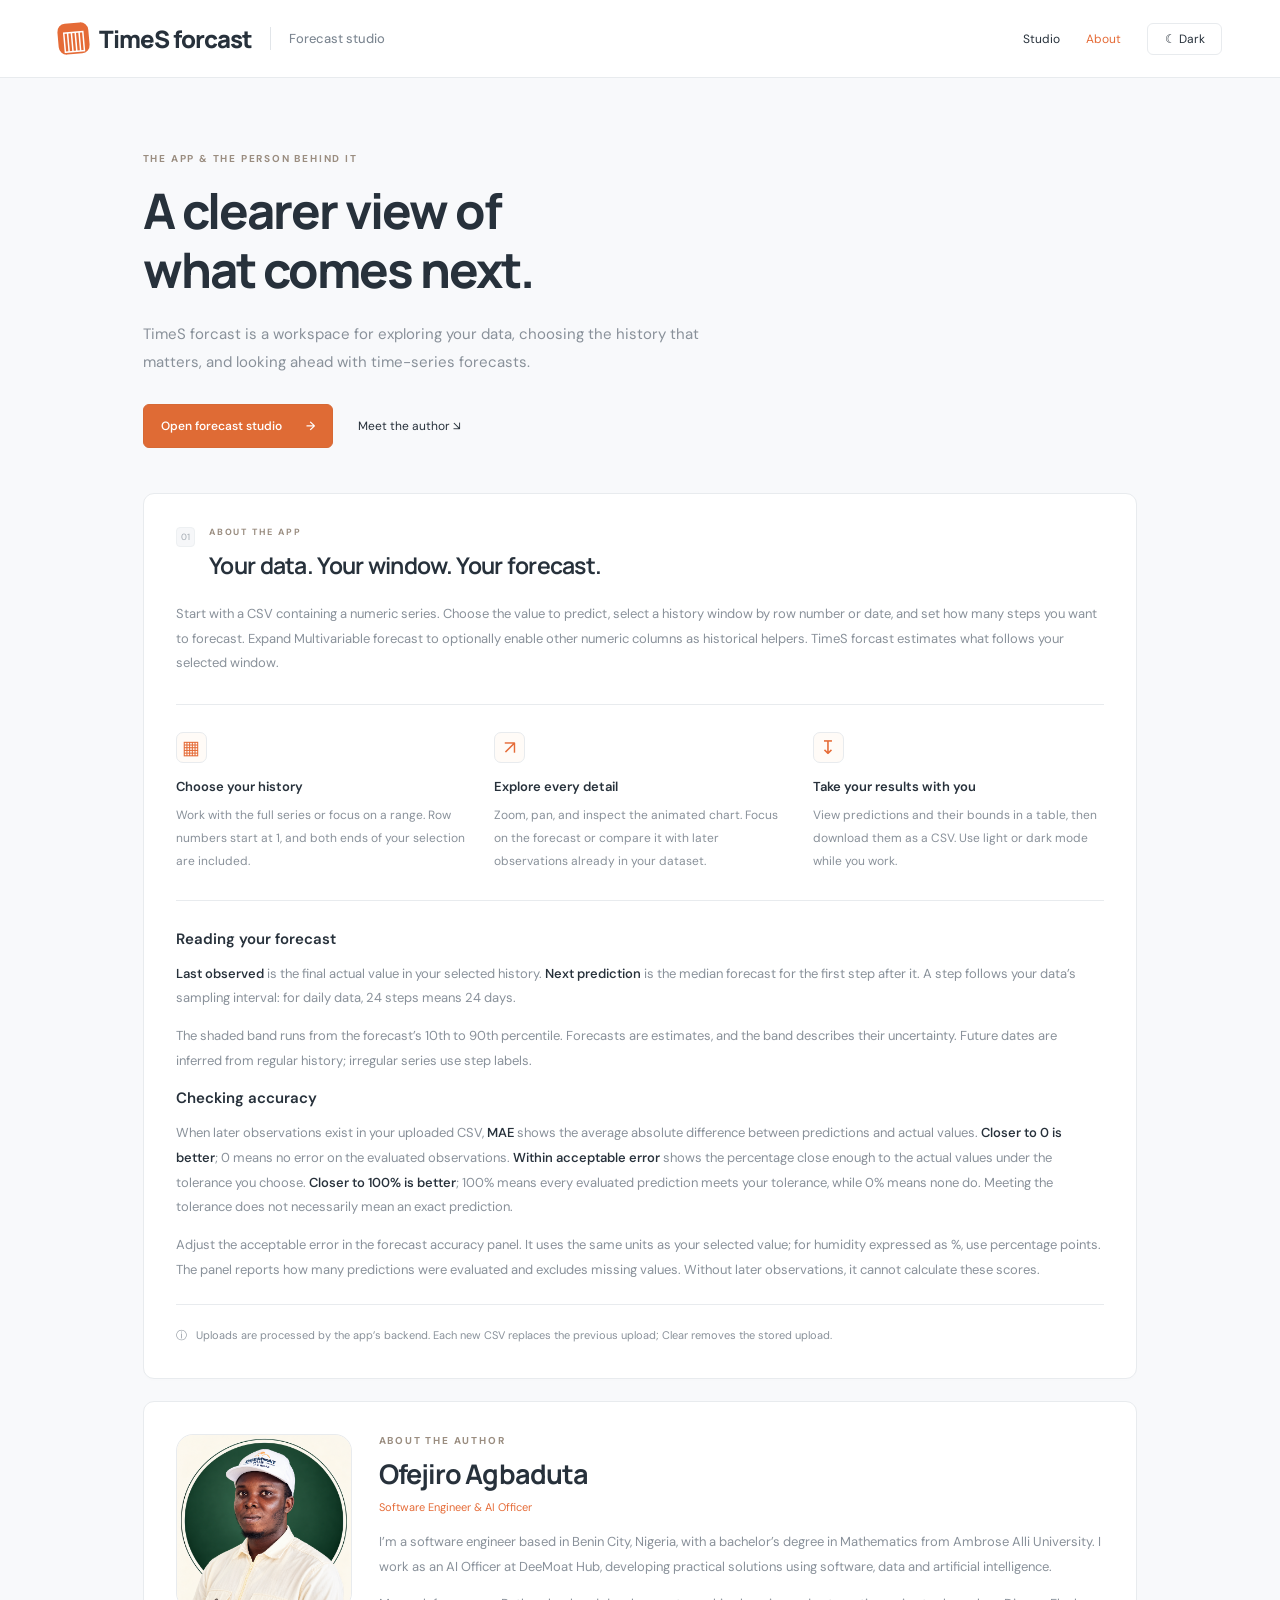
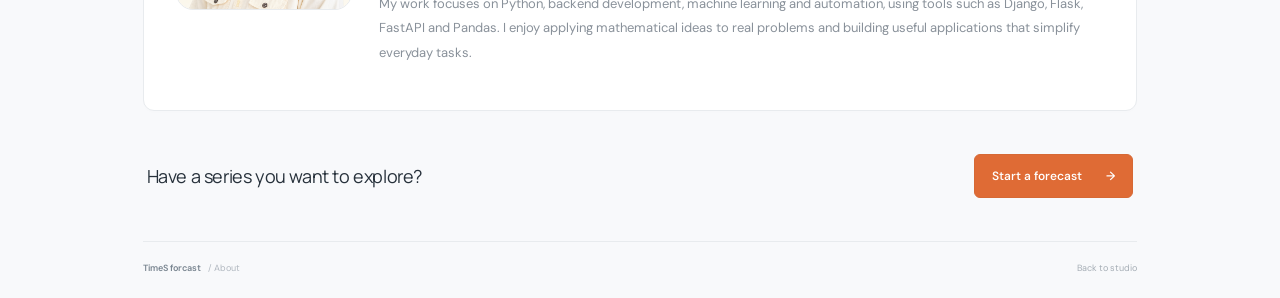
==== commit cc889d15: "prime added mae and acceptable error" ====
--- a/static/about.html
+++ b/static/about.html
@@ -6,9 +6,9 @@
   <meta name="theme-color" content="#f8f9fb">
   <meta name="description" content="Meet the creator of TimeS forcast and learn how the app helps you explore and forecast time-series data.">
   <title>About · TimeS forcast</title>
-  <script src="/static/theme.js?v=times-forcast"></script>
-  <link rel="stylesheet" href="/static/styles.css?v=helpers">
-  <script src="/static/about.js?v=times-forcast" defer></script>
+  <script src="/static/theme.js?v=readable-code"></script>
+  <link rel="stylesheet" href="/static/styles.css?v=metric-guidance">
+  <script src="/static/about.js?v=readable-code" defer></script>
 </head>
 <body>
   <header class="topbar">
@@ -33,6 +33,7 @@
         <article><span class="about-feature-icon" aria-hidden="true">↧</span><h3>Take your results with you</h3><p>View predictions and their bounds in a table, then download them as a CSV. Use light or dark mode while you work.</p></article>
       </div>
       <div class="about-reading"><h3>Reading your forecast</h3><p><strong>Last observed</strong> is the final actual value in your selected history. <strong>Next prediction</strong> is the median forecast for the first step after it. A step follows your data’s sampling interval: for daily data, 24 steps means 24 days.</p><p>The shaded band runs from the forecast’s 10th to 90th percentile. Forecasts are estimates, and the band describes their uncertainty. Future dates are inferred from regular history; irregular series use step labels.</p></div>
+      <div class="about-reading"><h3>Checking accuracy</h3><p>When later observations exist in your uploaded CSV, <strong>MAE</strong> shows the average absolute difference between predictions and actual values. <strong>Closer to 0 is better</strong>; 0 means no error on the evaluated observations. <strong>Within acceptable error</strong> shows the percentage close enough to the actual values under the tolerance you choose. <strong>Closer to 100% is better</strong>; 100% means every evaluated prediction meets your tolerance, while 0% means none do. Meeting the tolerance does not necessarily mean an exact prediction.</p><p>Adjust the acceptable error in the forecast accuracy panel. It uses the same units as your selected value; for humidity expressed as %, use percentage points. The panel reports how many predictions were evaluated and excludes missing values. Without later observations, it cannot calculate these scores.</p></div>
       <p class="about-data-note"><span aria-hidden="true">ⓘ</span> Uploads are processed by the app’s backend. Each new CSV replaces the previous upload; Clear removes the stored upload.</p>
     </section>
 
--- a/static/styles.css
+++ b/static/styles.css
@@ -49,3 +49,6 @@
 @media(max-width:450px){.brand{font-size:19px;letter-spacing:-.7px;gap:7px}.brand-icon{width:28px;height:28px;font-size:24px}.topbar-right{gap:10px}.header-link{font-size:11px}.theme-toggle{min-width:58px}.about-intro h1{font-size:34px;letter-spacing:-1.3px}.about-intro>p{font-size:13px}.about-app,.about-author{padding:20px}.about-actions{gap:19px}.about-actions .about-primary-link{font-size:11px;padding:12px;gap:12px}.about-author{flex-direction:column}.about-section-title{gap:10px}.about-section-title h2{font-size:18px}.about-bottom{flex-direction:column;text-align:center;margin-top:26px;gap:8px}.about-bottom p{margin-bottom:5px}}
 
 .helper-section{border:1px solid var(--border);border-radius:6px;margin:19px 0;padding:11px 10px}.helper-section summary{display:flex;align-items:center;gap:6px;cursor:pointer;font-size:11px;font-weight:550;list-style:none}.helper-section summary::-webkit-details-marker{display:none}.helper-section summary::before{content:'▸';color:var(--muted);font-size:12px}.helper-section[open] summary::before{content:'▾'}.helper-section summary>span:first-of-type{flex:1;min-width:0}.helper-section summary:focus-visible{outline:3px solid #e56b3766;outline-offset:4px}.helper-count{font-size:9px;font-weight:500;white-space:nowrap;color:var(--orange);background:var(--chart-shade);padding:3px 5px;border-radius:4px}.helper-description,.helper-empty{font-size:9px;line-height:1.8;color:var(--muted);margin:11px 0 0}.helper-options{max-height:220px;overflow:auto;margin-top:5px}.helper-option{display:flex;align-items:center;justify-content:space-between;gap:10px;margin:0;padding:10px 0;border-bottom:1px solid var(--border);font-size:10px;font-weight:400}.helper-option:last-child{border-bottom:0}.helper-name{overflow-wrap:anywhere;min-width:0}.helper-option:has(input:disabled){opacity:.5}.helper-option .helper-switch{appearance:none;-webkit-appearance:none;flex-shrink:0;width:30px;min-width:30px;height:18px;padding:2px;border:1px solid #b6c1cd;border-radius:12px;background:#c3cbd3;cursor:pointer}.helper-option .helper-switch::before{content:'';display:block;width:12px;height:12px;border-radius:50%;background:#fff;box-shadow:0 1px 2px #0002;transition:transform .18s}.helper-option .helper-switch:checked{border-color:#d5733e;background:#df8551}.helper-option .helper-switch:checked::before{transform:translateX(12px)}.helper-option .helper-switch:disabled{cursor:not-allowed}[data-theme=dark] .helper-option .helper-switch{background:#425166;border-color:#617288}[data-theme=dark] .helper-option .helper-switch:checked{background:#d97b46;border-color:#efa370}
+
+.accuracy-panel{padding:22px 24px;margin:0 0 18px}.accuracy-heading{display:flex;align-items:flex-start;justify-content:space-between;gap:20px}.accuracy-heading h2{font-family:Manrope,sans-serif;font-size:17px;letter-spacing:-.5px;margin:7px 0 12px}.accuracy-heading .eyebrow{font-size:9px}.accuracy-heading .small-badge{display:inline-block}.tolerance-control{width:155px;flex-shrink:0}.tolerance-control label{font-size:10px;margin:0 0 8px}.tolerance-control input{height:35px;font-variant-numeric:tabular-nums}.accuracy-help{font-size:10px;line-height:1.8;color:var(--muted);margin:13px 0 0}.accuracy-results{display:grid;grid-template-columns:1fr 1fr;gap:14px;margin-top:17px}.accuracy-stat{border:1px solid var(--border);border-radius:7px;padding:16px;min-width:0}.accuracy-stat h3{font-size:10px;font-weight:500;color:var(--muted);margin:0 0 11px}.accuracy-stat strong{display:block;font-family:Manrope,sans-serif;font-size:27px;font-weight:650;letter-spacing:-.8px;overflow-wrap:anywhere}.accuracy-stat p{font-size:10px;line-height:1.8;color:var(--muted);margin:8px 0 0}#metric-within{color:var(--orange)}.accuracy-description{font-size:11px;line-height:1.8;margin:16px 0 0;color:var(--ink)}.tolerance-error{font-size:11px;line-height:1.7;color:#c35c32;margin:12px 0 0}.tolerance-control input[aria-invalid=true]{border-color:#c35c32}[data-theme=dark] .tolerance-error{color:#ffb28c}@media(max-width:760px){.accuracy-panel{padding:18px}.accuracy-heading{gap:12px}.accuracy-heading h2{font-size:15px}.tolerance-control{width:125px}.accuracy-results{gap:10px}.accuracy-stat{padding:13px}.accuracy-stat strong{font-size:24px}}@media(max-width:450px){.accuracy-heading{flex-direction:column}.tolerance-control{width:100%;margin-top:5px}.accuracy-results{grid-template-columns:1fr}.accuracy-stat strong{font-size:26px}}
+.accuracy-stat .metric-direction{color:var(--ink);font-size:11px;font-weight:550;line-height:1.8}
